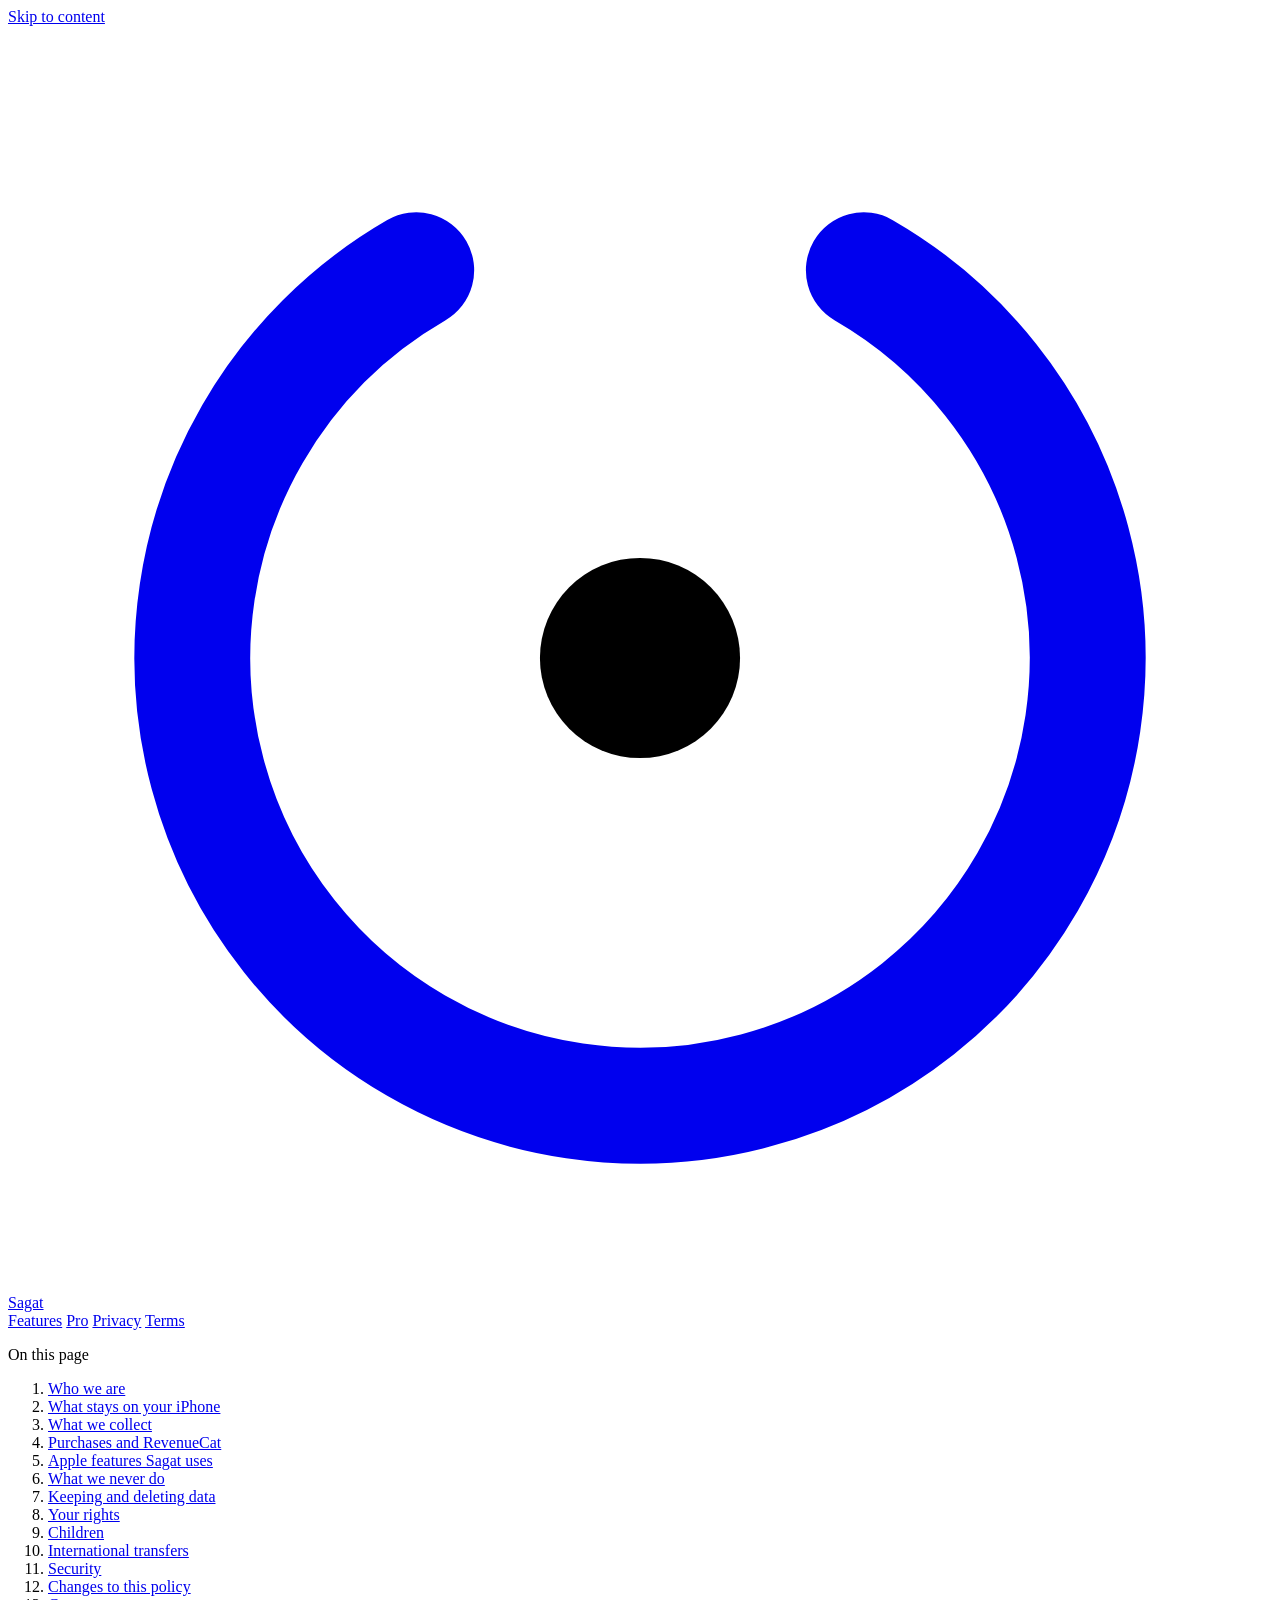
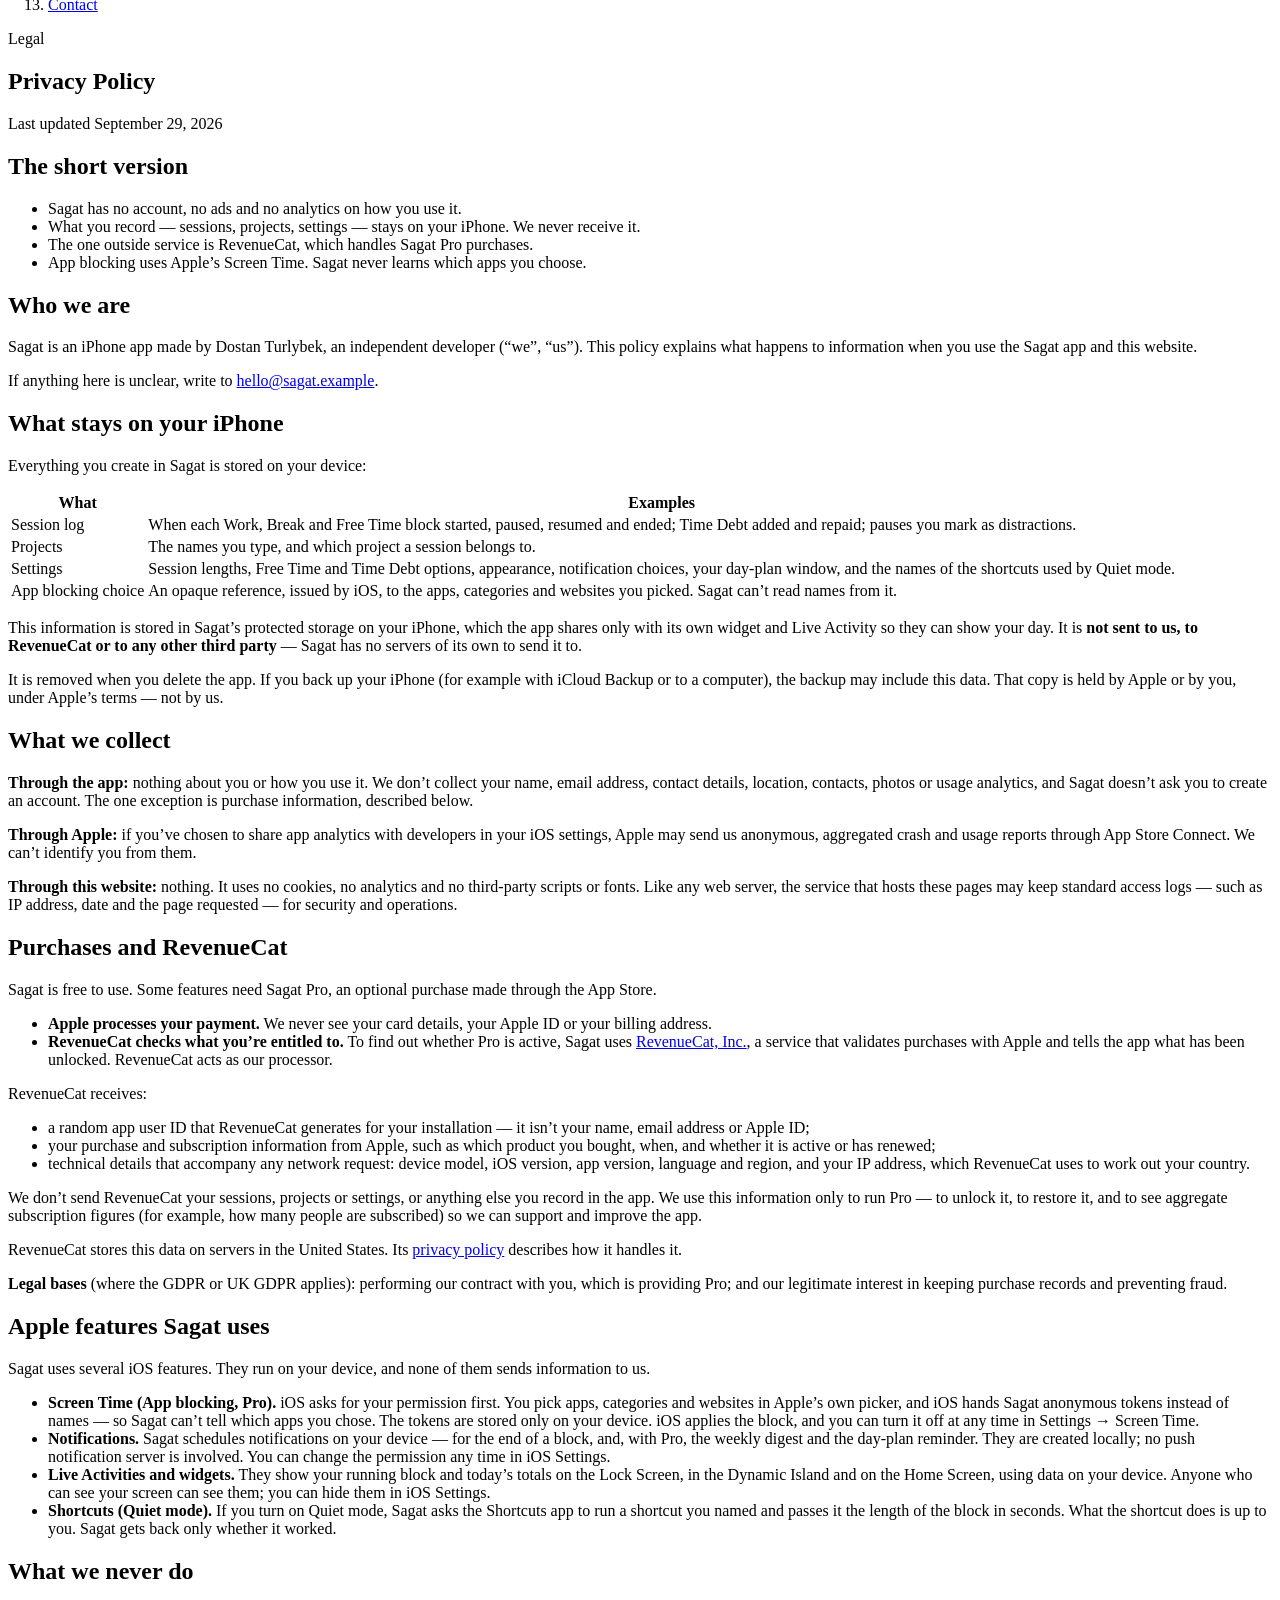
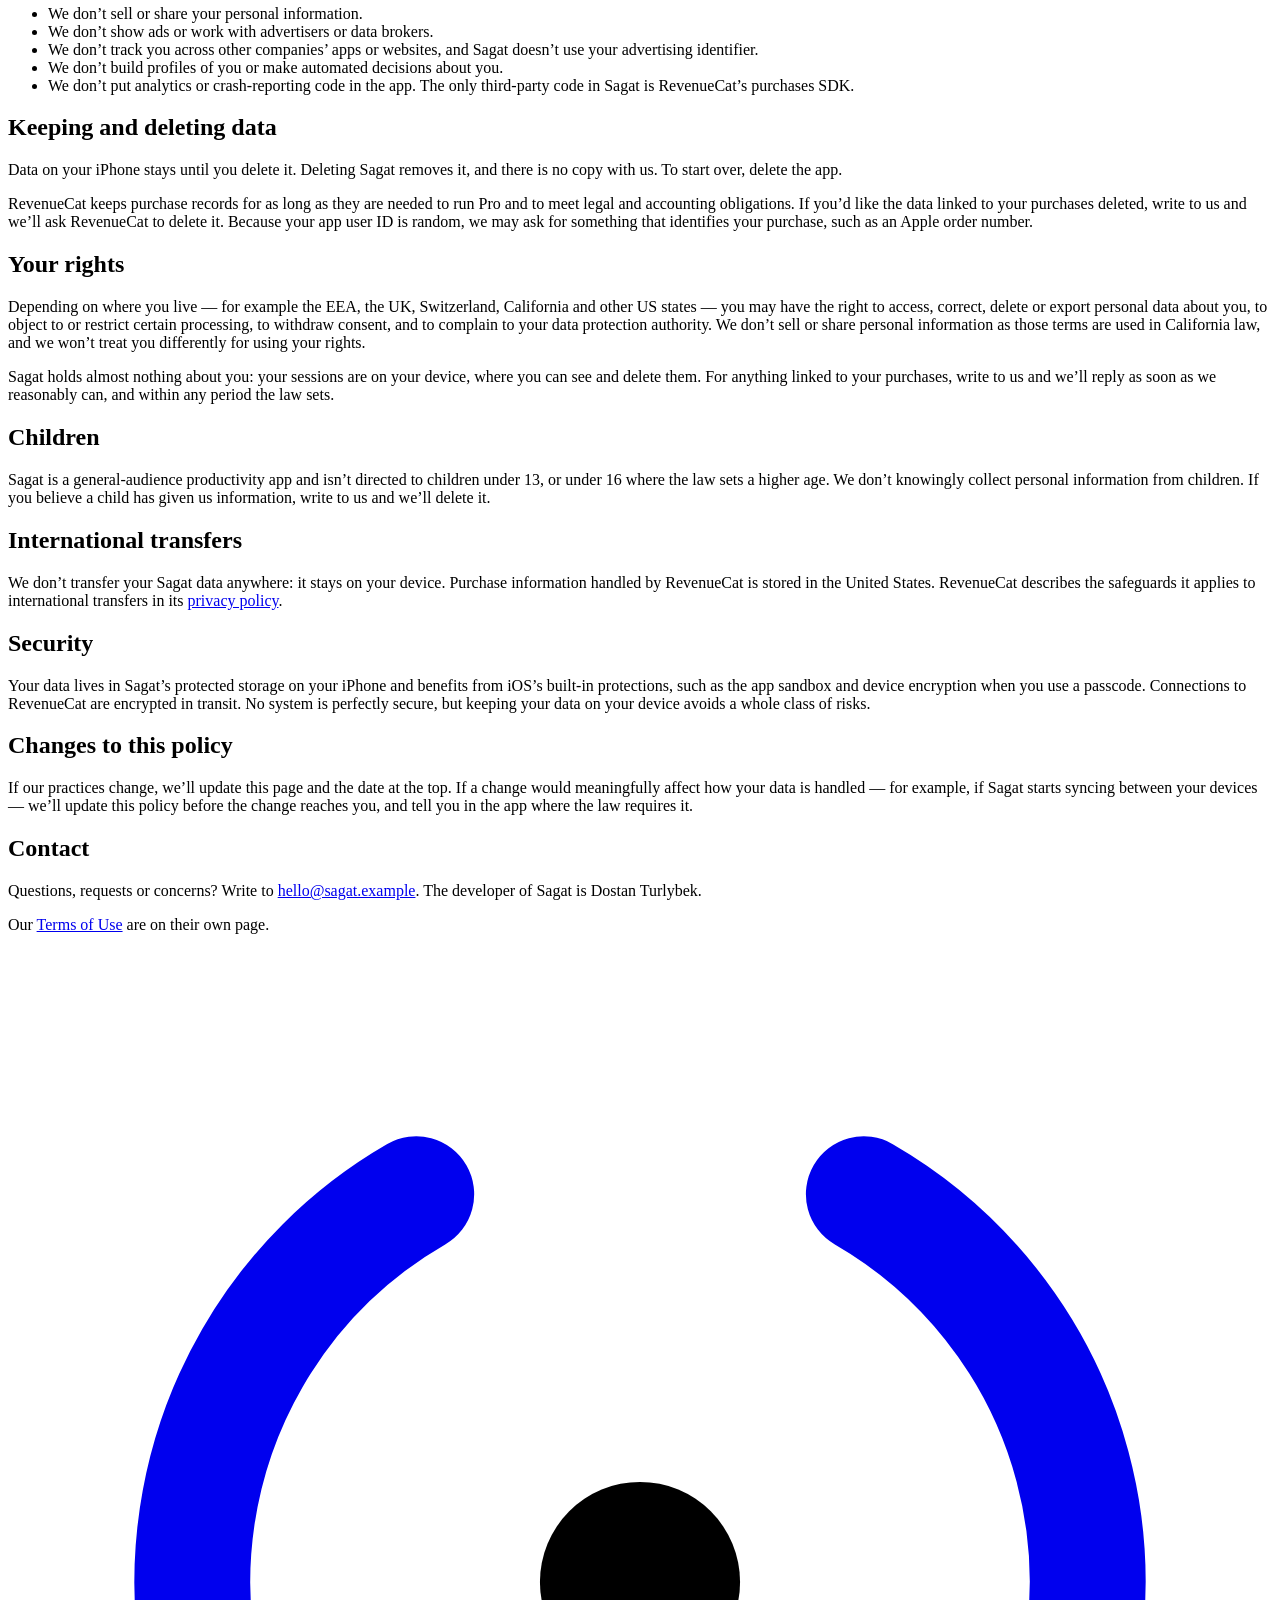
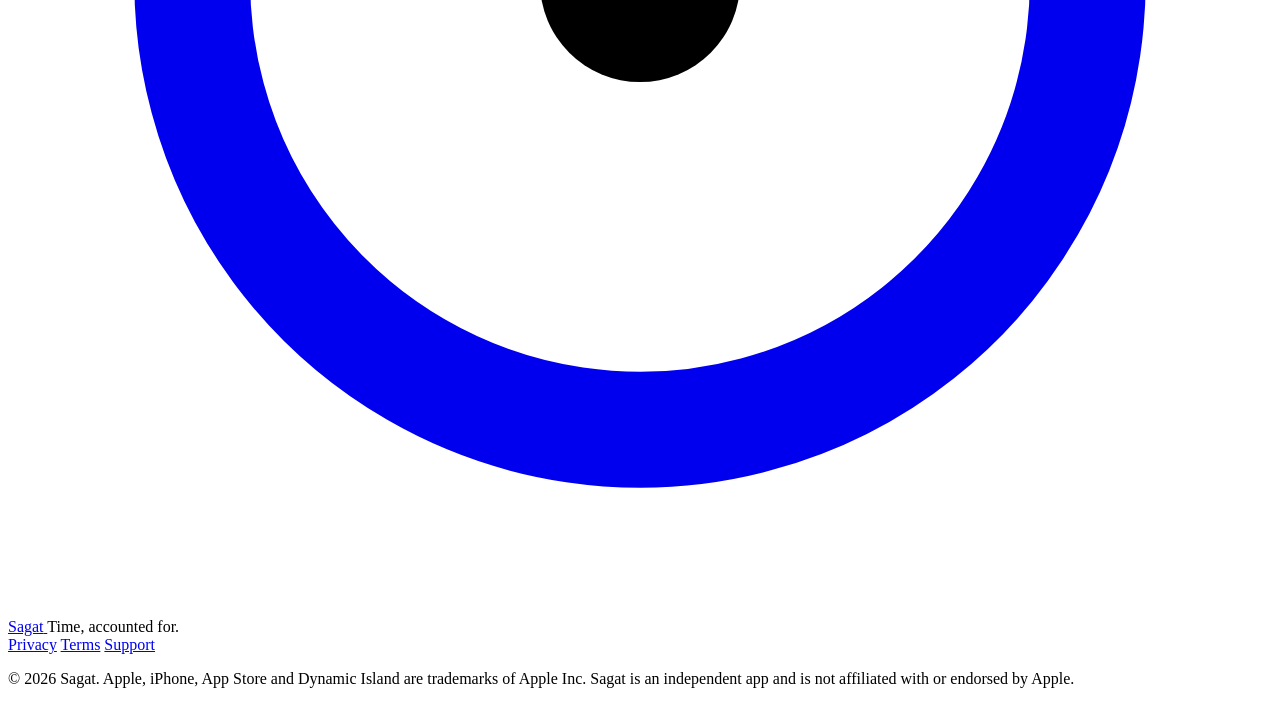
==== privacy.html @ 04f34a70 "Add Privacy Policy page structure in privacy.html This file contains the complete HTML structure for" ====
<!doctype html>
<html lang="en">
<head>
  <meta charset="utf-8">
  <meta name="viewport" content="width=device-width, initial-scale=1, viewport-fit=cover">
  <meta name="color-scheme" content="light dark">
  <meta name="format-detection" content="telephone=no">
  <title>Privacy Policy — Sagat</title>
  <meta name="description" content="Sagat has no account, no ads and no analytics on how you use it. What you record stays on your iPhone. Here is exactly what the app and this website do with information.">
  <meta name="theme-color" content="#f6f6f3" media="(prefers-color-scheme: light)">
  <meta name="theme-color" content="#0a0a0a" media="(prefers-color-scheme: dark)">
  <meta property="og:type" content="website">
  <meta property="og:title" content="Privacy Policy — Sagat">
  <meta property="og:description" content="Sagat has no account, no ads and no analytics on how you use it. What you record stays on your iPhone.">
  <link rel="icon" href="assets/img/favicon.svg" type="image/svg+xml">
  <link rel="apple-touch-icon" href="assets/img/apple-touch-icon.png">
  <link rel="stylesheet" href="assets/css/styles.css">
  <script>document.documentElement.classList.add('js');</script>
  <script src="assets/js/main.js" defer></script>
</head>
<body>
  <a class="skip" href="#main">Skip to content</a>

  <header class="site-header" data-header>
    <div class="container nav">
      <a class="brand" href="./" aria-label="Sagat — home">
        <svg class="brand__mark" viewBox="0 0 24 24" aria-hidden="true">
          <circle cx="12" cy="12" r="8.5" fill="none" stroke="currentColor" stroke-width="2.2" stroke-linecap="round" stroke-dasharray="44.5 8.9" transform="rotate(-60 12 12)"/>
          <circle class="dot" cx="12" cy="12" r="1.9"/>
        </svg>
        <span>Sagat</span>
      </a>
      <nav class="nav__links" aria-label="Primary">
        <a class="hide-xs" href="index.html#ledger">Features</a>
        <a href="index.html#pro">Pro</a>
        <a href="privacy.html" aria-current="page">Privacy</a>
        <a href="terms.html">Terms</a>
      </nav>
    </div>
  </header>

  <main id="main" class="legal">
    <div class="container legal__grid">

      <nav class="legal__toc" aria-label="On this page" data-toc>
        <p>On this page</p>
        <ol>
          <li><a href="#who">Who we are</a></li>
          <li><a href="#device">What stays on your iPhone</a></li>
          <li><a href="#collect">What we collect</a></li>
          <li><a href="#purchases">Purchases and RevenueCat</a></li>
          <li><a href="#apple">Apple features Sagat uses</a></li>
          <li><a href="#never">What we never do</a></li>
          <li><a href="#retention">Keeping and deleting data</a></li>
          <li><a href="#rights">Your rights</a></li>
          <li><a href="#children">Children</a></li>
          <li><a href="#transfers">International transfers</a></li>
          <li><a href="#security">Security</a></li>
          <li><a href="#changes">Changes to this policy</a></li>
          <li><a href="#contact">Contact</a></li>
        </ol>
      </nav>

      <article>
        <header class="legal__head">
          <p class="eyebrow">Legal</p>
          <h1>Privacy Policy</h1>
          <p class="legal__meta">Last updated September 29, 2026</p>

          <div class="callout">
            <h2>The short version</h2>
            <ul>
              <li>Sagat has no account, no ads and no analytics on how you use it.</li>
              <li>What you record — sessions, projects, settings — stays on your iPhone. We never receive it.</li>
              <li>The one outside service is RevenueCat, which handles Sagat Pro purchases.</li>
              <li>App blocking uses Apple’s Screen Time. Sagat never learns which apps you choose.</li>
            </ul>
          </div>
        </header>

        <div class="prose">

          <section id="who">
            <h2>Who we are</h2>
            <p>Sagat is an iPhone app made by Dostan Turlybek, an independent developer (“we”, “us”). This policy explains what happens to information when you use the Sagat app and this website.</p>
            <p>If anything here is unclear, write to <a href="mailto:hello@sagat.example">hello@sagat.example</a>.</p>
          </section>

          <section id="device">
            <h2>What stays on your iPhone</h2>
            <p>Everything you create in Sagat is stored on your device:</p>
            <div class="table-wrap">
              <table>
                <thead>
                  <tr><th scope="col">What</th><th scope="col">Examples</th></tr>
                </thead>
                <tbody>
                  <tr><td>Session log</td><td>When each Work, Break and Free Time block started, paused, resumed and ended; Time Debt added and repaid; pauses you mark as distractions.</td></tr>
                  <tr><td>Projects</td><td>The names you type, and which project a session belongs to.</td></tr>
                  <tr><td>Settings</td><td>Session lengths, Free Time and Time Debt options, appearance, notification choices, your day-plan window, and the names of the shortcuts used by Quiet mode.</td></tr>
                  <tr><td>App blocking choice</td><td>An opaque reference, issued by iOS, to the apps, categories and websites you picked. Sagat can’t read names from it.</td></tr>
                </tbody>
              </table>
            </div>
            <p>This information is stored in Sagat’s protected storage on your iPhone, which the app shares only with its own widget and Live Activity so they can show your day. It is <strong>not sent to us, to RevenueCat or to any other third party</strong> — Sagat has no servers of its own to send it to.</p>
            <p>It is removed when you delete the app. If you back up your iPhone (for example with iCloud Backup or to a computer), the backup may include this data. That copy is held by Apple or by you, under Apple’s terms — not by us.</p>
          </section>

          <section id="collect">
            <h2>What we collect</h2>
            <p><strong>Through the app:</strong> nothing about you or how you use it. We don’t collect your name, email address, contact details, location, contacts, photos or usage analytics, and Sagat doesn’t ask you to create an account. The one exception is purchase information, described below.</p>
            <p><strong>Through Apple:</strong> if you’ve chosen to share app analytics with developers in your iOS settings, Apple may send us anonymous, aggregated crash and usage reports through App Store Connect. We can’t identify you from them.</p>
            <p><strong>Through this website:</strong> nothing. It uses no cookies, no analytics and no third-party scripts or fonts. Like any web server, the service that hosts these pages may keep standard access logs — such as IP address, date and the page requested — for security and operations.</p>
          </section>

          <section id="purchases">
            <h2>Purchases and RevenueCat</h2>
            <p>Sagat is free to use. Some features need Sagat Pro, an optional purchase made through the App Store.</p>
            <ul>
              <li><strong>Apple processes your payment.</strong> We never see your card details, your Apple ID or your billing address.</li>
              <li><strong>RevenueCat checks what you’re entitled to.</strong> To find out whether Pro is active, Sagat uses <a href="https://www.revenuecat.com/privacy/">RevenueCat, Inc.</a>, a service that validates purchases with Apple and tells the app what has been unlocked. RevenueCat acts as our processor.</li>
            </ul>
            <p>RevenueCat receives:</p>
            <ul>
              <li>a random app user ID that RevenueCat generates for your installation — it isn’t your name, email address or Apple ID;</li>
              <li>your purchase and subscription information from Apple, such as which product you bought, when, and whether it is active or has renewed;</li>
              <li>technical details that accompany any network request: device model, iOS version, app version, language and region, and your IP address, which RevenueCat uses to work out your country.</li>
            </ul>
            <p>We don’t send RevenueCat your sessions, projects or settings, or anything else you record in the app. We use this information only to run Pro — to unlock it, to restore it, and to see aggregate subscription figures (for example, how many people are subscribed) so we can support and improve the app.</p>
            <p>RevenueCat stores this data on servers in the United States. Its <a href="https://www.revenuecat.com/privacy/">privacy policy</a> describes how it handles it.</p>
            <p><strong>Legal bases</strong> (where the GDPR or UK GDPR applies): performing our contract with you, which is providing Pro; and our legitimate interest in keeping purchase records and preventing fraud.</p>
          </section>

          <section id="apple">
            <h2>Apple features Sagat uses</h2>
            <p>Sagat uses several iOS features. They run on your device, and none of them sends information to us.</p>
            <ul>
              <li><strong>Screen Time (App blocking, Pro).</strong> iOS asks for your permission first. You pick apps, categories and websites in Apple’s own picker, and iOS hands Sagat anonymous tokens instead of names — so Sagat can’t tell which apps you chose. The tokens are stored only on your device. iOS applies the block, and you can turn it off at any time in Settings → Screen Time.</li>
              <li><strong>Notifications.</strong> Sagat schedules notifications on your device — for the end of a block, and, with Pro, the weekly digest and the day-plan reminder. They are created locally; no push notification server is involved. You can change the permission any time in iOS Settings.</li>
              <li><strong>Live Activities and widgets.</strong> They show your running block and today’s totals on the Lock Screen, in the Dynamic Island and on the Home Screen, using data on your device. Anyone who can see your screen can see them; you can hide them in iOS Settings.</li>
              <li><strong>Shortcuts (Quiet mode).</strong> If you turn on Quiet mode, Sagat asks the Shortcuts app to run a shortcut you named and passes it the length of the block in seconds. What the shortcut does is up to you. Sagat gets back only whether it worked.</li>
            </ul>
          </section>

          <section id="never">
            <h2>What we never do</h2>
            <ul>
              <li>We don’t sell or share your personal information.</li>
              <li>We don’t show ads or work with advertisers or data brokers.</li>
              <li>We don’t track you across other companies’ apps or websites, and Sagat doesn’t use your advertising identifier.</li>
              <li>We don’t build profiles of you or make automated decisions about you.</li>
              <li>We don’t put analytics or crash-reporting code in the app. The only third-party code in Sagat is RevenueCat’s purchases SDK.</li>
            </ul>
          </section>

          <section id="retention">
            <h2>Keeping and deleting data</h2>
            <p>Data on your iPhone stays until you delete it. Deleting Sagat removes it, and there is no copy with us. To start over, delete the app.</p>
            <p>RevenueCat keeps purchase records for as long as they are needed to run Pro and to meet legal and accounting obligations. If you’d like the data linked to your purchases deleted, write to us and we’ll ask RevenueCat to delete it. Because your app user ID is random, we may ask for something that identifies your purchase, such as an Apple order number.</p>
          </section>

          <section id="rights">
            <h2>Your rights</h2>
            <p>Depending on where you live — for example the EEA, the UK, Switzerland, California and other US states — you may have the right to access, correct, delete or export personal data about you, to object to or restrict certain processing, to withdraw consent, and to complain to your data protection authority. We don’t sell or share personal information as those terms are used in California law, and we won’t treat you differently for using your rights.</p>
            <p>Sagat holds almost nothing about you: your sessions are on your device, where you can see and delete them. For anything linked to your purchases, write to us and we’ll reply as soon as we reasonably can, and within any period the law sets.</p>
          </section>

          <section id="children">
            <h2>Children</h2>
            <p>Sagat is a general-audience productivity app and isn’t directed to children under 13, or under 16 where the law sets a higher age. We don’t knowingly collect personal information from children. If you believe a child has given us information, write to us and we’ll delete it.</p>
          </section>

          <section id="transfers">
            <h2>International transfers</h2>
            <p>We don’t transfer your Sagat data anywhere: it stays on your device. Purchase information handled by RevenueCat is stored in the United States. RevenueCat describes the safeguards it applies to international transfers in its <a href="https://www.revenuecat.com/privacy/">privacy policy</a>.</p>
          </section>

          <section id="security">
            <h2>Security</h2>
            <p>Your data lives in Sagat’s protected storage on your iPhone and benefits from iOS’s built-in protections, such as the app sandbox and device encryption when you use a passcode. Connections to RevenueCat are encrypted in transit. No system is perfectly secure, but keeping your data on your device avoids a whole class of risks.</p>
          </section>

          <section id="changes">
            <h2>Changes to this policy</h2>
            <p>If our practices change, we’ll update this page and the date at the top. If a change would meaningfully affect how your data is handled — for example, if Sagat starts syncing between your devices — we’ll update this policy before the change reaches you, and tell you in the app where the law requires it.</p>
          </section>

          <section id="contact">
            <h2>Contact</h2>
            <p>Questions, requests or concerns? Write to <a href="mailto:hello@sagat.example">hello@sagat.example</a>. The developer of Sagat is Dostan Turlybek.</p>
            <p>Our <a href="terms.html">Terms of Use</a> are on their own page.</p>
          </section>

        </div>
      </article>
    </div>
  </main>

  <footer class="site-footer">
    <div class="container">
      <div class="footer__grid">
        <div class="footer__brand">
          <a class="brand" href="./" aria-label="Sagat — home">
            <svg class="brand__mark" viewBox="0 0 24 24" aria-hidden="true">
              <circle cx="12" cy="12" r="8.5" fill="none" stroke="currentColor" stroke-width="2.2" stroke-linecap="round" stroke-dasharray="44.5 8.9" transform="rotate(-60 12 12)"/>
              <circle class="dot" cx="12" cy="12" r="1.9"/>
            </svg>
            <span>Sagat</span>
          </a>
          <span>Time, accounted for.</span>
        </div>
        <nav class="footer__links" aria-label="Footer">
          <a href="privacy.html">Privacy</a>
          <a href="terms.html">Terms</a>
          <a href="index.html#support">Support</a>
        </nav>
      </div>
      <p class="footer__legal">© 2026 Sagat. Apple, iPhone, App Store and Dynamic Island are trademarks of Apple Inc. Sagat is an independent app and is not affiliated with or endorsed by Apple.</p>
    </div>
  </footer>
</body>
</html>
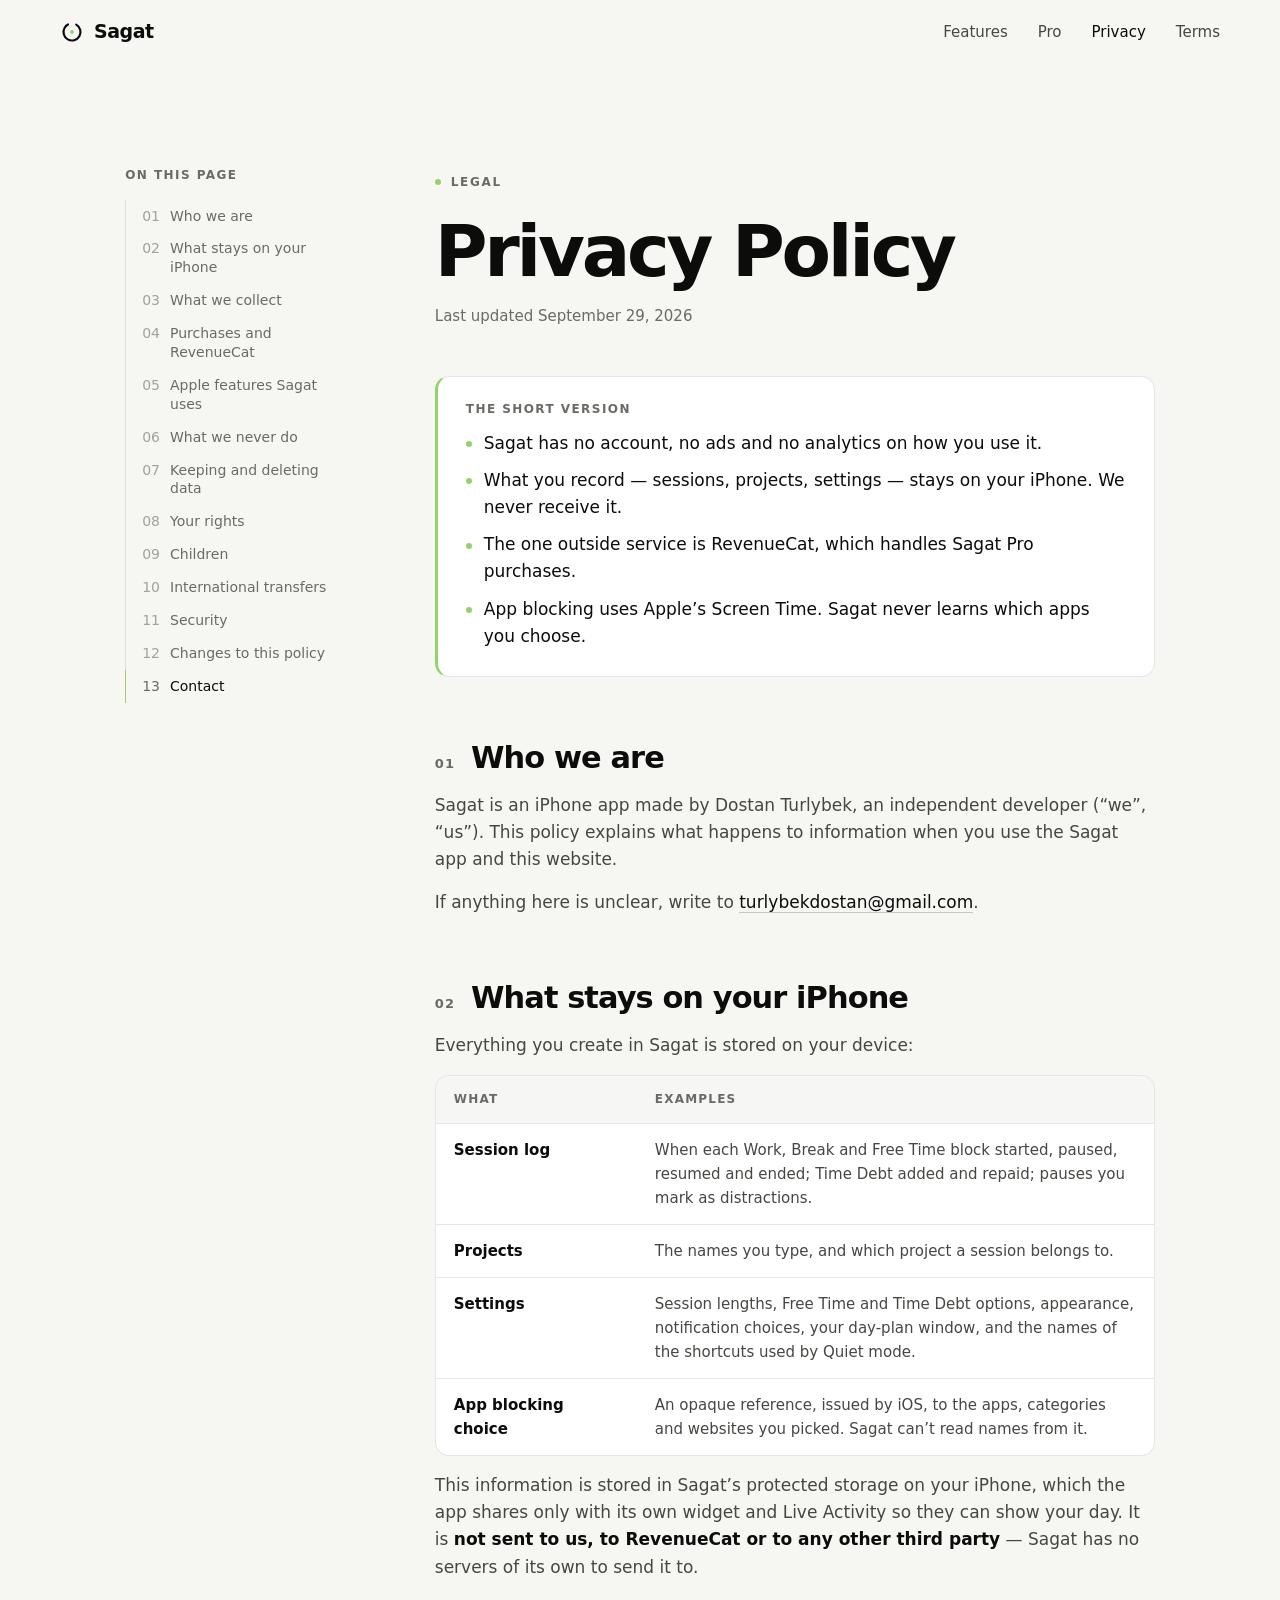
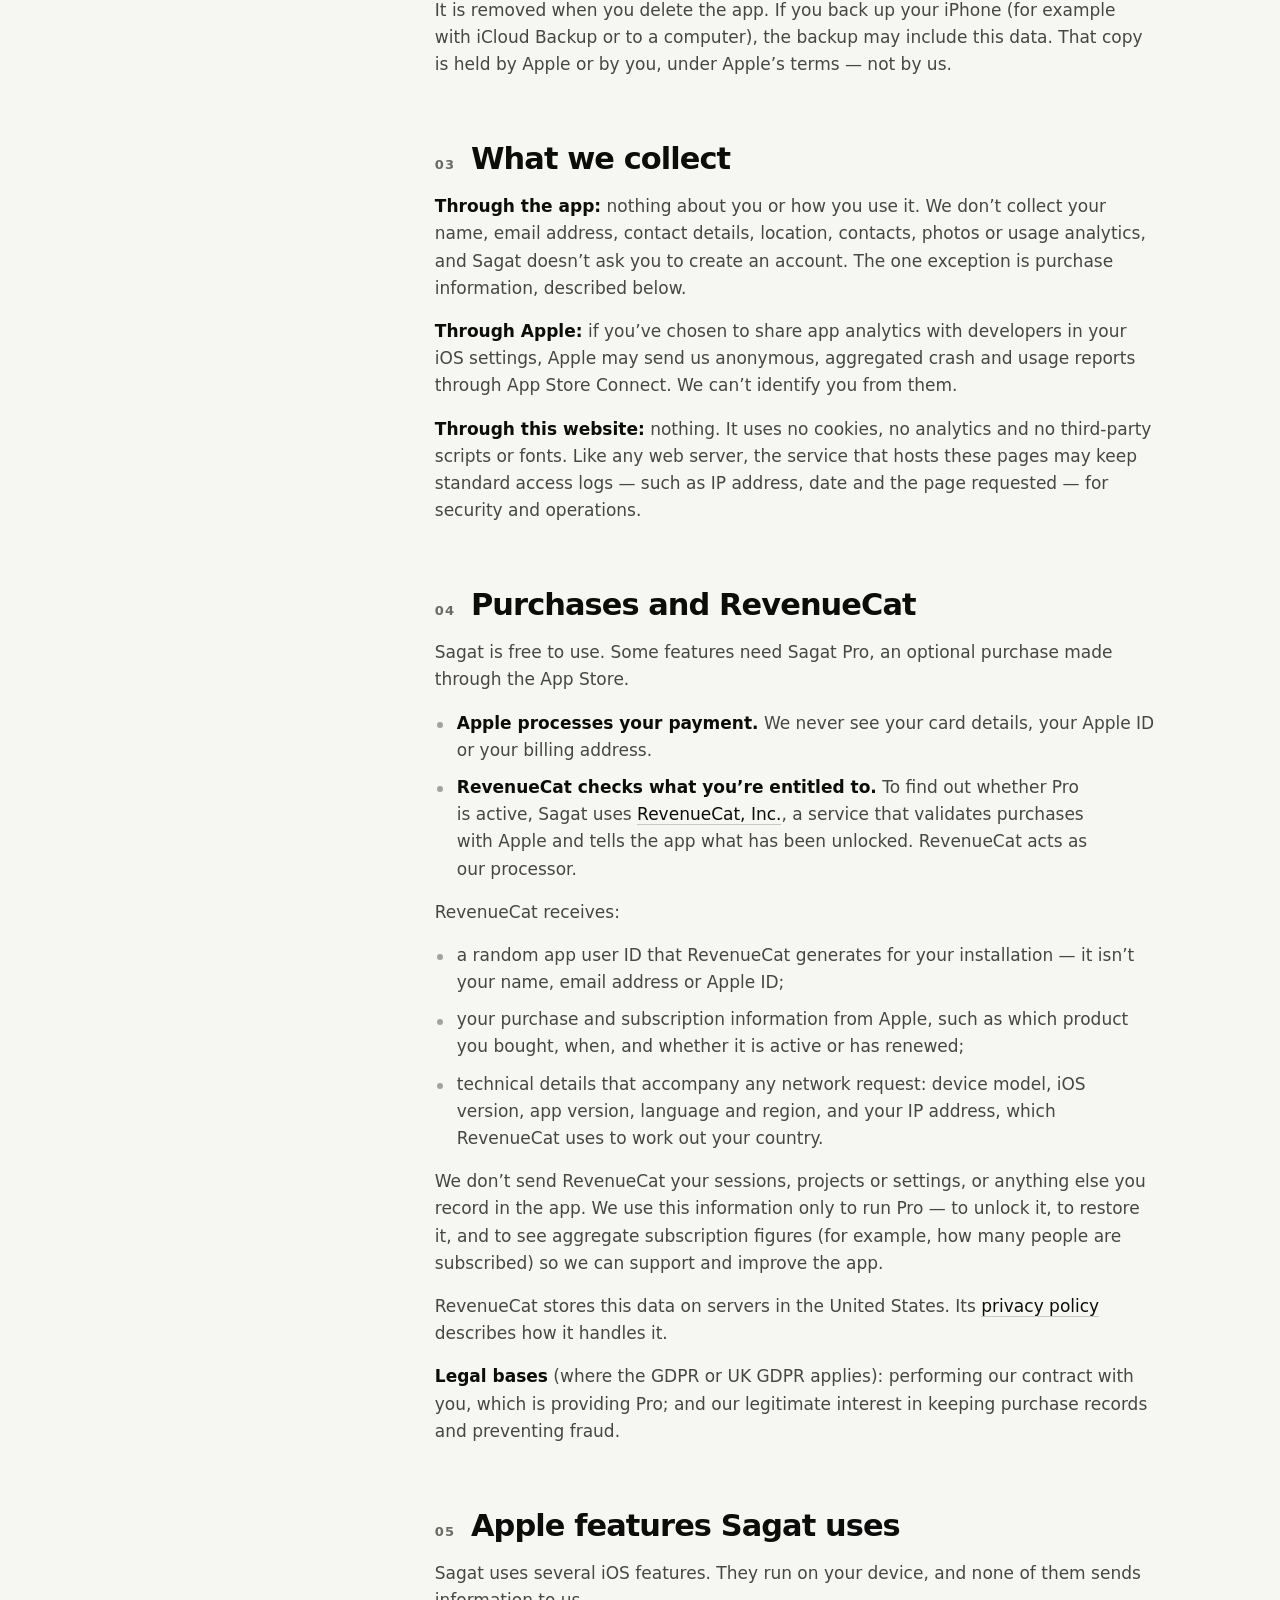
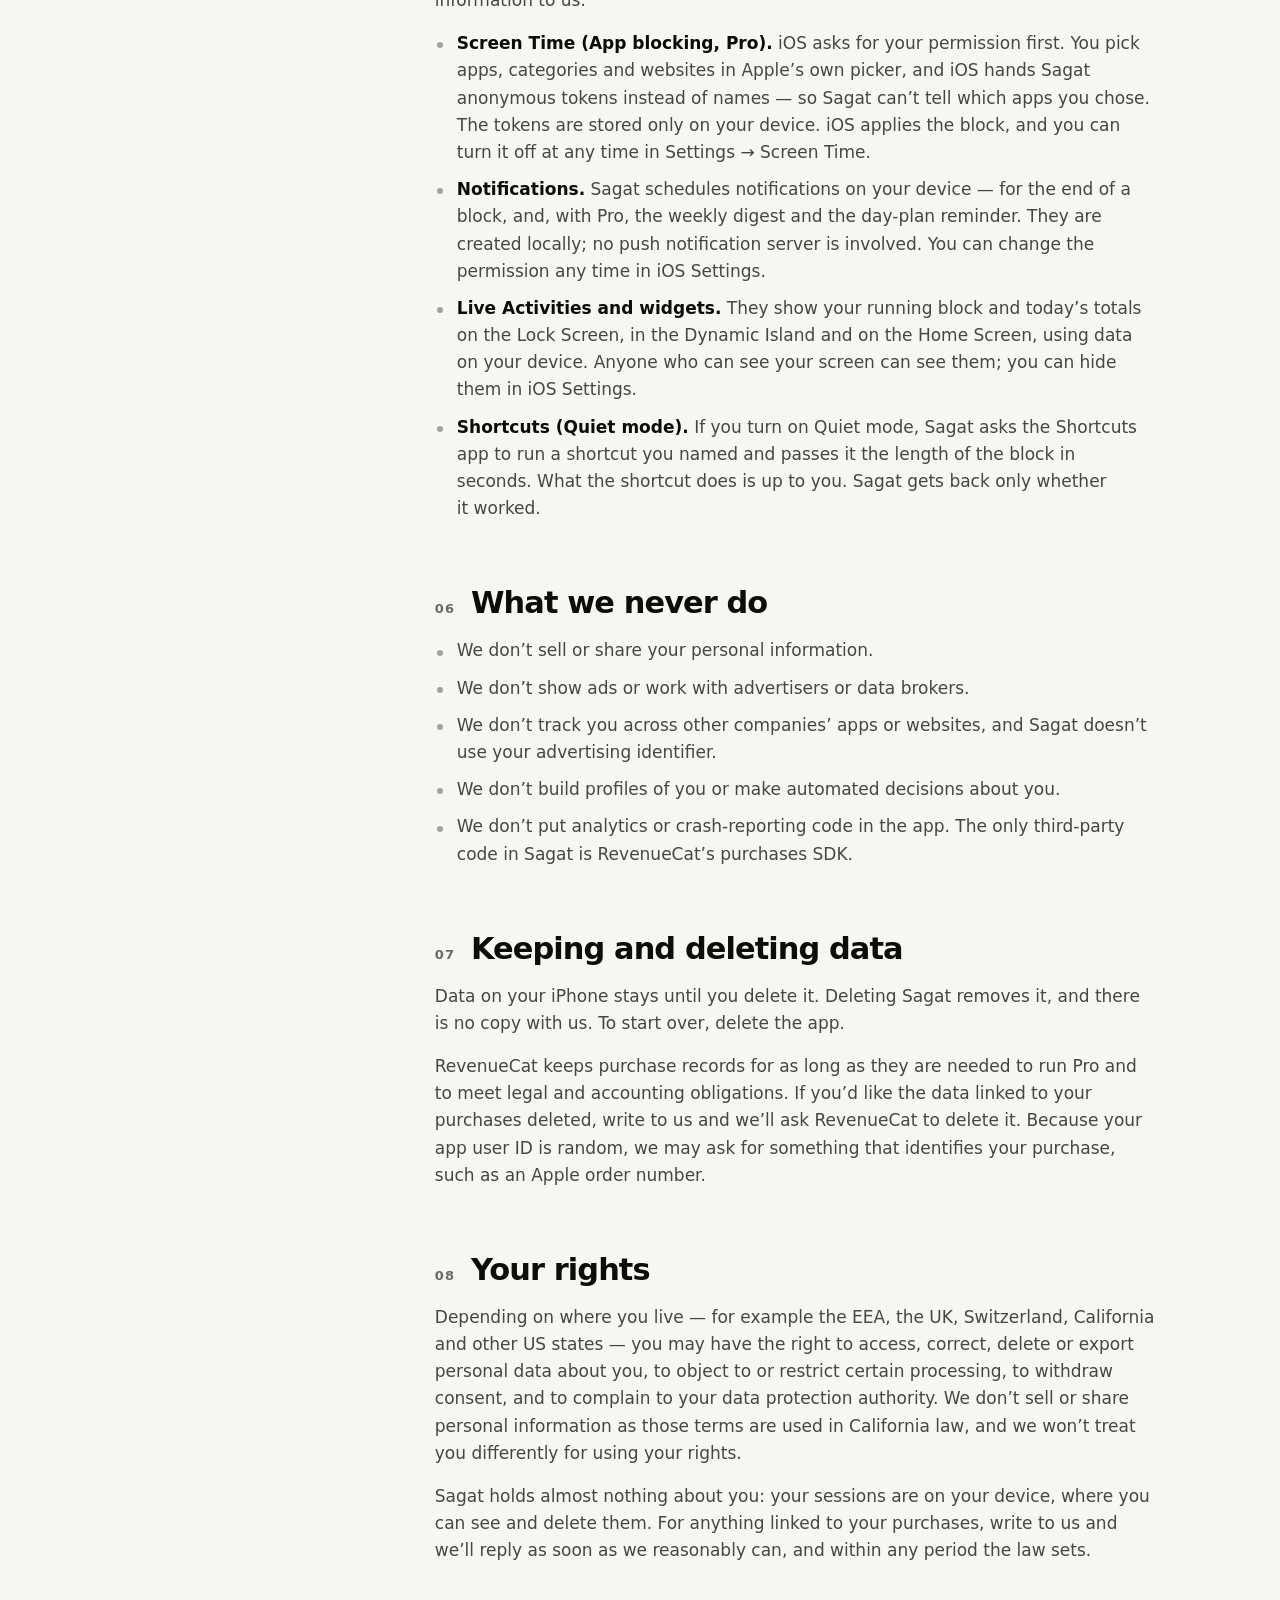
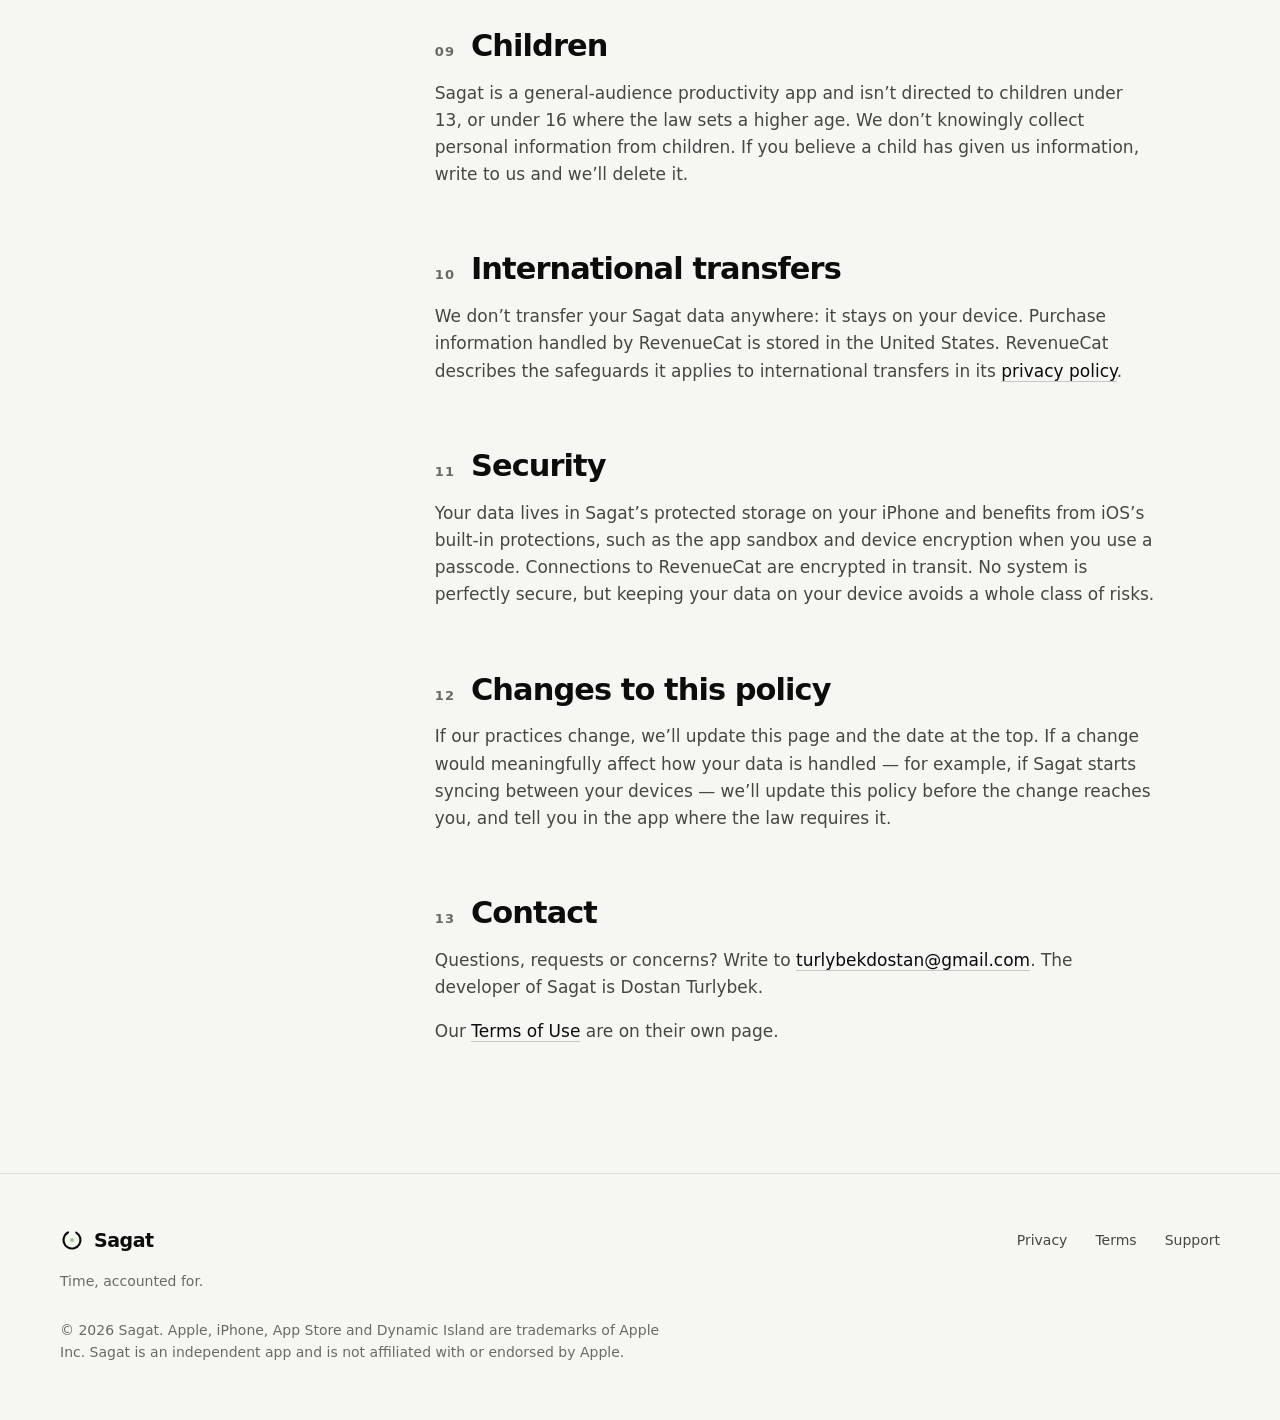
==== commit c87602e4: "Update contact email in privacy policy" ====
--- a/privacy.html
+++ b/privacy.html
@@ -83,7 +83,7 @@
           <section id="who">
             <h2>Who we are</h2>
             <p>Sagat is an iPhone app made by Dostan Turlybek, an independent developer (“we”, “us”). This policy explains what happens to information when you use the Sagat app and this website.</p>
-            <p>If anything here is unclear, write to <a href="mailto:hello@sagat.example">hello@sagat.example</a>.</p>
+            <p>If anything here is unclear, write to <a href="mailto:turlybekdostan@gmail.com">turlybekdostan@gmail.com</a>.</p>
           </section>
 
           <section id="device">
@@ -187,7 +187,7 @@
 
           <section id="contact">
             <h2>Contact</h2>
-            <p>Questions, requests or concerns? Write to <a href="mailto:hello@sagat.example">hello@sagat.example</a>. The developer of Sagat is Dostan Turlybek.</p>
+            <p>Questions, requests or concerns? Write to <a href="mailto:turlybekdostan@gmail.com">turlybekdostan@gmail.com</a>. The developer of Sagat is Dostan Turlybek.</p>
             <p>Our <a href="terms.html">Terms of Use</a> are on their own page.</p>
           </section>
 
--- a/assets/css/styles.css
+++ b/assets/css/styles.css
@@ -0,0 +1,1284 @@
+/* Sagat — site styles.
+   One file, no build step. Order: tokens, base, layout, components, sections, legal pages, print. */
+
+/* ───────────────────────────── Tokens ───────────────────────────── */
+
+:root {
+  color-scheme: light dark;
+
+  --font-sans: -apple-system, BlinkMacSystemFont, "SF Pro Text", "Inter", system-ui, "Segoe UI", Roboto, "Helvetica Neue", Arial, sans-serif;
+  --font-display: -apple-system, BlinkMacSystemFont, "SF Pro Display", "Inter", system-ui, "Segoe UI", Roboto, "Helvetica Neue", Arial, sans-serif;
+  --font-serif: "New York", ui-serif, "Iowan Old Style", "Palatino Linotype", Palatino, Georgia, serif;
+  --font-rounded: ui-rounded, "SF Pro Rounded", -apple-system, BlinkMacSystemFont, system-ui, sans-serif;
+
+  --bg: #f6f6f3;
+  --bg-glass: rgba(246, 246, 243, 0.74);
+  --surface: #ffffff;
+  --surface-2: #eeeeea;
+  --ink: #0c0c0b;
+  --ink-2: #464642;
+  --ink-3: #6b6b65;
+  --line: rgba(12, 12, 11, 0.1);
+  --line-strong: rgba(12, 12, 11, 0.2);
+  --accent: #95d26b;
+  --accent-ink: #2f6a12;
+  --accent-soft: rgba(149, 210, 107, 0.26);
+  --on-accent: #0c0c0b;
+  --focus-ring: #2f6a12;
+  --shadow-device: 0 60px 110px -50px rgba(12, 12, 11, 0.5), 0 24px 48px -28px rgba(12, 12, 11, 0.35);
+  --shadow-card: 0 1px 0 rgba(255, 255, 255, 0.7) inset, 0 30px 60px -40px rgba(12, 12, 11, 0.25);
+
+  --phone-frame: #0c0c0b;
+  --phone-edge: rgba(255, 255, 255, 0.18);
+  --phone-screen: #ffffff;
+
+  --nav-h: 64px;
+  --gutter: clamp(20px, 5vw, 48px);
+  --max: 1160px;
+  --section-y: clamp(88px, 12vw, 160px);
+  --radius: 22px;
+  --radius-sm: 14px;
+  --ease: cubic-bezier(0.2, 0.7, 0.2, 1);
+}
+
+@media (prefers-color-scheme: dark) {
+  :root {
+    --bg: #0a0a0a;
+    --bg-glass: rgba(10, 10, 10, 0.72);
+    --surface: #131312;
+    --surface-2: #1b1b19;
+    --ink: #f5f5f2;
+    --ink-2: #b9b9b2;
+    --ink-3: #8a8a83;
+    --line: rgba(255, 255, 255, 0.09);
+    --line-strong: rgba(255, 255, 255, 0.18);
+    --accent-ink: #95d26b;
+    --accent-soft: rgba(149, 210, 107, 0.15);
+    --focus-ring: #95d26b;
+    --shadow-device: 0 70px 120px -50px rgba(0, 0, 0, 0.95), 0 0 0 1px rgba(255, 255, 255, 0.04);
+    --shadow-card: 0 1px 0 rgba(255, 255, 255, 0.04) inset;
+
+    --phone-frame: #1b1b19;
+    --phone-edge: rgba(255, 255, 255, 0.24);
+    --phone-screen: #000000;
+  }
+}
+
+/* ───────────────────────────── Base ───────────────────────────── */
+
+*,
+*::before,
+*::after {
+  box-sizing: border-box;
+}
+
+html {
+  -webkit-text-size-adjust: 100%;
+  text-size-adjust: 100%;
+  scroll-behavior: smooth;
+  scroll-padding-top: calc(var(--nav-h) + 16px);
+}
+
+body {
+  margin: 0;
+  min-height: 100vh;
+  background: var(--bg);
+  color: var(--ink);
+  font-family: var(--font-sans);
+  font-size: 1.0625rem;
+  line-height: 1.6;
+  -webkit-font-smoothing: antialiased;
+  -moz-osx-font-smoothing: grayscale;
+  text-rendering: optimizeLegibility;
+}
+
+h1, h2, h3, p, ul, ol, dl, dd, figure, blockquote { margin: 0; }
+ul, ol { padding: 0; list-style: none; }
+a { color: inherit; text-decoration: none; }
+svg { display: block; }
+button { font: inherit; }
+
+::selection { background: var(--accent); color: var(--on-accent); }
+
+:focus-visible {
+  outline: 2px solid var(--focus-ring);
+  outline-offset: 3px;
+  border-radius: 6px;
+}
+
+.skip {
+  position: absolute;
+  left: 16px;
+  top: -80px;
+  z-index: 100;
+  padding: 10px 16px;
+  border-radius: 999px;
+  background: var(--ink);
+  color: var(--bg);
+  font-size: 0.9375rem;
+  font-weight: 600;
+  transition: top 0.2s var(--ease);
+}
+.skip:focus { top: 12px; }
+
+.visually-hidden {
+  position: absolute !important;
+  width: 1px;
+  height: 1px;
+  margin: -1px;
+  padding: 0;
+  overflow: hidden;
+  clip: rect(0 0 0 0);
+  white-space: nowrap;
+  border: 0;
+}
+
+/* ───────────────────────────── Type ───────────────────────────── */
+
+h1, h2 {
+  font-family: var(--font-display);
+  font-weight: 600;
+  text-wrap: balance;
+}
+
+h1 {
+  font-size: clamp(3rem, 7.4vw, 6.25rem);
+  line-height: 0.98;
+  letter-spacing: -0.046em;
+}
+
+h2 {
+  font-size: clamp(2rem, 4.6vw, 3.5rem);
+  line-height: 1.04;
+  letter-spacing: -0.036em;
+}
+
+h3 {
+  font-size: 1.25rem;
+  line-height: 1.3;
+  letter-spacing: -0.015em;
+  font-weight: 600;
+}
+
+.serif {
+  font-family: var(--font-serif);
+  font-style: italic;
+  font-weight: 400;
+  letter-spacing: -0.025em;
+}
+
+.eyebrow {
+  display: inline-flex;
+  align-items: center;
+  gap: 10px;
+  font-size: 0.75rem;
+  font-weight: 600;
+  letter-spacing: 0.14em;
+  text-transform: uppercase;
+  color: var(--ink-3);
+}
+.eyebrow::before {
+  content: "";
+  width: 6px;
+  height: 6px;
+  border-radius: 50%;
+  background: var(--accent);
+}
+
+.lede {
+  max-width: 34ch;
+  font-size: clamp(1.15rem, 0.6rem + 1.4vw, 1.4rem);
+  line-height: 1.45;
+  color: var(--ink-2);
+  text-wrap: pretty;
+}
+
+.muted { color: var(--ink-3); }
+
+/* ───────────────────────────── Layout ───────────────────────────── */
+
+.container {
+  width: min(100% - 2 * var(--gutter), var(--max));
+  margin-inline: auto;
+}
+
+.section { padding-block: var(--section-y); }
+
+.section__head {
+  max-width: 40rem;
+  margin-bottom: clamp(40px, 6vw, 72px);
+}
+.section__head h2 { margin-top: 18px; }
+.section__head p:not(.eyebrow) {
+  margin-top: 22px;
+  max-width: 46ch;
+  font-size: 1.1875rem;
+  color: var(--ink-2);
+  text-wrap: pretty;
+}
+
+.split {
+  display: grid;
+  grid-template-columns: minmax(0, 1fr) minmax(0, 1fr);
+  gap: clamp(40px, 7vw, 112px);
+  align-items: center;
+}
+.split__copy > p:not(.eyebrow) {
+  margin-top: 22px;
+  max-width: 44ch;
+  font-size: 1.1875rem;
+  color: var(--ink-2);
+  text-wrap: pretty;
+}
+.split__copy h2 { margin-top: 18px; }
+
+@media (max-width: 860px) {
+  .split { grid-template-columns: 1fr; }
+}
+@media (min-width: 861px) {
+  .split--flip > .stack { order: -1; }
+}
+
+/* ───────────────────────────── Header ───────────────────────────── */
+
+.site-header {
+  position: fixed;
+  inset: 0 0 auto 0;
+  z-index: 50;
+  height: var(--nav-h);
+  display: flex;
+  align-items: center;
+  background: var(--bg-glass);
+  -webkit-backdrop-filter: saturate(180%) blur(18px);
+  backdrop-filter: saturate(180%) blur(18px);
+  border-bottom: 1px solid transparent;
+  transition: border-color 0.3s var(--ease);
+}
+.site-header.is-scrolled { border-bottom-color: var(--line); }
+
+.nav {
+  display: flex;
+  align-items: center;
+  justify-content: space-between;
+  gap: 24px;
+}
+
+.brand {
+  display: inline-flex;
+  align-items: center;
+  gap: 10px;
+  min-height: 44px;
+  font-family: var(--font-display);
+  font-size: 1.1875rem;
+  font-weight: 600;
+  letter-spacing: -0.025em;
+}
+.brand__mark { width: 24px; height: 24px; color: var(--ink); }
+.brand__mark .dot { fill: var(--accent); }
+
+.nav__links {
+  display: flex;
+  align-items: center;
+  gap: clamp(14px, 3vw, 30px);
+  font-size: 0.9375rem;
+  color: var(--ink-2);
+}
+.nav__links a {
+  display: inline-flex;
+  align-items: center;
+  min-height: 44px;
+  transition: color 0.2s ease;
+}
+.nav__links a:hover,
+.nav__links a[aria-current="page"] { color: var(--ink); }
+
+@media (max-width: 480px) {
+  .nav__links a.hide-xs { display: none; }
+}
+
+/* ───────────────────────────── Buttons & badges ───────────────────────────── */
+
+.badge {
+  display: inline-flex;
+  align-items: center;
+  gap: 12px;
+  min-height: 48px;
+  padding: 0 22px 0 18px;
+  border: 1px solid var(--line-strong);
+  border-radius: 999px;
+  background: color-mix(in srgb, var(--surface) 60%, transparent);
+  font-size: 0.9375rem;
+  font-weight: 600;
+  letter-spacing: -0.01em;
+}
+.badge__dot {
+  position: relative;
+  width: 8px;
+  height: 8px;
+  border-radius: 50%;
+  background: var(--accent);
+}
+.badge__dot::after {
+  content: "";
+  position: absolute;
+  inset: -5px;
+  border-radius: 50%;
+  border: 1px solid var(--accent);
+  opacity: 0;
+  animation: ping 2.6s var(--ease) infinite;
+}
+@keyframes ping {
+  0% { transform: scale(0.5); opacity: 0.9; }
+  70%, 100% { transform: scale(1.5); opacity: 0; }
+}
+
+.link-arrow {
+  display: inline-flex;
+  align-items: center;
+  gap: 8px;
+  min-height: 48px;
+  font-size: 0.9375rem;
+  font-weight: 600;
+  color: var(--ink);
+}
+.link-arrow span { transition: transform 0.25s var(--ease); }
+.link-arrow:hover span { transform: translateY(3px); }
+.link-arrow--right:hover span { transform: translateX(3px); }
+
+.chip {
+  display: inline-flex;
+  align-items: center;
+  padding: 3px 10px;
+  border-radius: 999px;
+  background: var(--accent);
+  color: var(--on-accent);
+  font-size: 0.6875rem;
+  font-weight: 700;
+  letter-spacing: 0.1em;
+  text-transform: uppercase;
+  vertical-align: middle;
+}
+
+/* ───────────────────────────── Motion ───────────────────────────── */
+
+.js [data-reveal] {
+  opacity: 0;
+  transform: translateY(18px);
+  transition: opacity 0.9s var(--ease), transform 0.9s var(--ease);
+  transition-delay: var(--d, 0ms);
+}
+.js [data-reveal].is-visible {
+  opacity: 1;
+  transform: none;
+}
+
+@keyframes rise {
+  from { opacity: 0; transform: translateY(0.4em); }
+  to { opacity: 1; transform: none; }
+}
+
+@media (prefers-reduced-motion: reduce) {
+  html { scroll-behavior: auto; }
+  .js [data-reveal] { opacity: 1; transform: none; transition: none; }
+  *, *::before, *::after {
+    animation-duration: 0.001ms !important;
+    animation-iteration-count: 1 !important;
+    transition-duration: 0.001ms !important;
+  }
+}
+
+/* ───────────────────────────── Hero ───────────────────────────── */
+
+.hero {
+  position: relative;
+  padding-top: calc(var(--nav-h) + clamp(48px, 8vw, 112px));
+  padding-bottom: clamp(72px, 10vw, 136px);
+  overflow: clip;
+}
+.hero::before {
+  content: "";
+  position: absolute;
+  top: -8%;
+  right: -12%;
+  width: min(980px, 110vw);
+  aspect-ratio: 1;
+  background: radial-gradient(closest-side, var(--accent-soft), transparent 72%);
+  pointer-events: none;
+}
+
+.hero__grid {
+  position: relative;
+  display: grid;
+  grid-template-columns: minmax(0, 1.12fr) minmax(0, 0.88fr);
+  align-items: center;
+  gap: clamp(48px, 6vw, 96px);
+}
+
+.hero h1 { margin-top: 26px; }
+.hero h1 .w {
+  display: inline-block;
+  opacity: 0;
+  animation: rise 1s var(--ease) forwards;
+  animation-delay: calc(var(--i) * 110ms + 120ms);
+}
+.hero .lede { margin-top: 30px; }
+
+.hero__cta {
+  display: flex;
+  flex-wrap: wrap;
+  align-items: center;
+  gap: 8px 28px;
+  margin-top: 40px;
+}
+.hero__note {
+  margin-top: 22px;
+  font-size: 0.875rem;
+  color: var(--ink-3);
+}
+
+.hero__visual {
+  position: relative;
+  justify-self: center;
+}
+
+@media (max-width: 900px) {
+  .hero__grid { grid-template-columns: 1fr; }
+  .hero__visual { margin-top: 24px; }
+  .hero::before { right: -40%; top: 20%; }
+}
+
+/* ───────────────────────────── Phone illustration ───────────────────────────── */
+
+.phone {
+  --w: min(316px, 74vw);
+  position: relative;
+  width: var(--w);
+  aspect-ratio: 9 / 19;
+  padding: calc(var(--w) * 0.03);
+  border-radius: calc(var(--w) * 0.165);
+  background: var(--phone-frame);
+  box-shadow: 0 0 0 1px var(--phone-edge), var(--shadow-device);
+  container-type: inline-size;
+}
+.phone__screen {
+  position: relative;
+  display: flex;
+  flex-direction: column;
+  width: 100%;
+  height: 100%;
+  overflow: hidden;
+  border-radius: calc(var(--w) * 0.137);
+  background: var(--phone-screen);
+  color: var(--ink);
+  font-family: var(--font-sans);
+  line-height: 1.25;
+}
+.phone__island {
+  position: absolute;
+  top: 3cqw;
+  left: 50%;
+  width: 27cqw;
+  height: 7.6cqw;
+  transform: translateX(-50%);
+  border-radius: 999px;
+  background: #000;
+}
+.phone__status {
+  display: flex;
+  align-items: center;
+  justify-content: space-between;
+  padding: 4.6cqw 8cqw 0 9cqw;
+  font-size: 3.9cqw;
+  font-weight: 600;
+  letter-spacing: -0.01em;
+}
+.phone__status svg { height: 3.3cqw; width: auto; fill: currentColor; }
+.phone__sys { display: inline-flex; align-items: center; gap: 1.6cqw; }
+
+.focus {
+  flex: 1;
+  display: flex;
+  flex-direction: column;
+  align-items: center;
+  justify-content: center;
+  gap: 6cqw;
+  padding: 0 7cqw;
+  text-align: center;
+}
+.focus__project { font-size: 4.3cqw; color: var(--ink-2); }
+.focus__state {
+  margin-top: -3.6cqw;
+  font-family: var(--font-rounded);
+  font-size: 4.4cqw;
+  font-weight: 600;
+  letter-spacing: 0.08em;
+  color: var(--ink-2);
+}
+.focus__time {
+  margin-top: -2cqw;
+  font-family: var(--font-rounded);
+  font-size: 21cqw;
+  font-weight: 700;
+  letter-spacing: -0.02em;
+  line-height: 1;
+  font-variant-numeric: tabular-nums;
+}
+.focus__btn {
+  display: flex;
+  align-items: center;
+  justify-content: center;
+  width: 100%;
+  height: 12.6cqw;
+  border-radius: 4.6cqw;
+  background: var(--accent);
+  color: var(--on-accent);
+  font-family: var(--font-rounded);
+  font-size: 4.6cqw;
+  font-weight: 600;
+}
+.focus__debt { display: grid; gap: 0.6cqw; }
+.focus__debt small { font-size: 3.1cqw; color: var(--ink-2); }
+.focus__debt span { font-size: 4cqw; }
+
+.tabbar {
+  display: grid;
+  grid-template-columns: repeat(3, 1fr);
+  padding: 2.6cqw 4cqw 6.4cqw;
+  border-top: 1px solid var(--line);
+  font-size: 2.9cqw;
+  color: var(--ink-3);
+  text-align: center;
+}
+.tabbar > div { display: grid; justify-items: center; gap: 1cqw; }
+.tabbar svg { width: 6.4cqw; height: 6.4cqw; fill: none; stroke: currentColor; stroke-width: 1.6; stroke-linecap: round; stroke-linejoin: round; }
+.tabbar .is-active { color: var(--accent-ink); }
+
+/* ───────────────────────────── Trust strip ───────────────────────────── */
+
+.strip { border-block: 1px solid var(--line); }
+.strip__list {
+  display: grid;
+  grid-template-columns: repeat(4, minmax(0, 1fr));
+}
+.strip__item {
+  padding: 26px 24px;
+  border-left: 1px solid var(--line);
+  font-size: 0.9375rem;
+  color: var(--ink-3);
+  line-height: 1.4;
+}
+.strip__item:first-child { padding-left: 0; border-left: 0; }
+.strip__item strong {
+  display: block;
+  margin-bottom: 2px;
+  font-size: 1.0625rem;
+  font-weight: 600;
+  letter-spacing: -0.015em;
+  color: var(--ink);
+}
+@media (max-width: 800px) {
+  .strip__list { grid-template-columns: repeat(2, minmax(0, 1fr)); }
+  .strip__item { padding: 20px 16px 20px 0; border-left: 0; }
+  .strip__item:nth-child(odd) { padding-left: 0; }
+  .strip__item:nth-child(even) { padding-left: 16px; border-left: 1px solid var(--line); }
+  .strip__item:nth-child(n + 3) { border-top: 1px solid var(--line); }
+}
+
+/* ───────────────────────────── Ledger ───────────────────────────── */
+
+.ledger__caption {
+  display: flex;
+  justify-content: space-between;
+  gap: 16px;
+  padding-bottom: 14px;
+  font-size: 0.75rem;
+  font-weight: 600;
+  letter-spacing: 0.12em;
+  text-transform: uppercase;
+  color: var(--ink-3);
+}
+.ledger { border-top: 1px solid var(--line-strong); }
+.ledger__row {
+  display: grid;
+  grid-template-columns: minmax(0, 1fr) minmax(0, 0.7fr) minmax(0, 1.7fr);
+  align-items: center;
+  gap: clamp(16px, 3vw, 48px);
+  padding-block: clamp(26px, 3.6vw, 44px);
+  border-bottom: 1px solid var(--line);
+}
+.ledger__name {
+  display: flex;
+  align-items: center;
+  gap: 16px;
+  font-family: var(--font-display);
+  font-size: clamp(1.6rem, 2.8vw, 2.25rem);
+  font-weight: 600;
+  letter-spacing: -0.035em;
+  line-height: 1.1;
+}
+.ledger__mark {
+  flex: none;
+  width: 12px;
+  height: 12px;
+  border-radius: 50%;
+  background: var(--ink-3);
+}
+.ledger__mark--work { background: var(--accent); }
+.ledger__mark--free { background: transparent; border: 2px solid var(--ink-3); }
+.ledger__mark--debt { border-radius: 3px; background: transparent; border: 2px solid var(--ink-3); }
+.ledger__fig {
+  font-family: var(--font-rounded);
+  font-size: clamp(1.3rem, 2.1vw, 1.75rem);
+  font-weight: 600;
+  letter-spacing: -0.02em;
+  font-variant-numeric: tabular-nums;
+}
+.ledger__desc {
+  max-width: 44ch;
+  color: var(--ink-2);
+  text-wrap: pretty;
+}
+@media (max-width: 760px) {
+  .ledger__row { grid-template-columns: minmax(0, 1fr) auto; row-gap: 12px; }
+  .ledger__desc { grid-column: 1 / -1; }
+}
+
+/* ───────────────────────────── Cards ───────────────────────────── */
+
+.card {
+  padding: clamp(26px, 3.6vw, 44px);
+  border: 1px solid var(--line);
+  border-radius: var(--radius);
+  background: var(--surface);
+  box-shadow: var(--shadow-card);
+}
+
+/* ───────────────────────────── "Can't drift" ───────────────────────────── */
+
+.span__label {
+  display: flex;
+  justify-content: space-between;
+  font-size: 0.8125rem;
+  color: var(--ink-3);
+}
+.span__label b {
+  display: block;
+  margin-top: 2px;
+  font-family: var(--font-rounded);
+  font-size: 1.0625rem;
+  font-weight: 600;
+  color: var(--ink);
+  font-variant-numeric: tabular-nums;
+}
+.span__label > div:last-child { text-align: right; }
+
+.span__track {
+  position: relative;
+  height: 6px;
+  margin: 46px 0 34px;
+  border-radius: 999px;
+  background: var(--line-strong);
+}
+.span__fill {
+  position: absolute;
+  inset: 0 auto 0 0;
+  width: 0;
+  border-radius: inherit;
+  background: var(--accent);
+  animation: span-fill 14s linear infinite;
+}
+.span__now {
+  position: absolute;
+  top: 50%;
+  left: 0;
+  width: 18px;
+  height: 18px;
+  border-radius: 50%;
+  background: var(--accent);
+  box-shadow: 0 0 0 5px var(--surface);
+  transform: translate(-50%, -50%);
+  animation: span-now 14s linear infinite;
+}
+.span__now::after {
+  content: "now";
+  position: absolute;
+  bottom: 190%;
+  left: 50%;
+  transform: translateX(-50%);
+  font-size: 0.75rem;
+  font-weight: 600;
+  letter-spacing: 0.06em;
+  color: var(--ink-3);
+}
+@keyframes span-fill { from { width: 0; } to { width: 100%; } }
+@keyframes span-now { from { left: 0; } to { left: 100%; } }
+@media (prefers-reduced-motion: reduce) {
+  .span__fill { width: 58%; animation: none; }
+  .span__now { left: 58%; animation: none; }
+}
+
+.span__eq {
+  display: flex;
+  flex-wrap: wrap;
+  align-items: baseline;
+  gap: 0.5em 0.6em;
+  padding-top: 26px;
+  border-top: 1px solid var(--line);
+  font-family: var(--font-rounded);
+  font-size: clamp(1.4rem, 2.6vw, 1.9rem);
+  font-weight: 600;
+  letter-spacing: -0.02em;
+}
+.span__eq .op { color: var(--ink-3); font-weight: 400; }
+.span__eq .result {
+  padding-bottom: 2px;
+  border-bottom: 3px solid var(--accent);
+}
+
+.checks { margin-top: 36px; border-top: 1px solid var(--line); }
+.checks li {
+  display: flex;
+  align-items: center;
+  justify-content: space-between;
+  gap: 16px;
+  padding: 16px 0;
+  border-bottom: 1px solid var(--line);
+  color: var(--ink-2);
+}
+.checks li span:last-child {
+  display: inline-flex;
+  align-items: center;
+  gap: 8px;
+  font-weight: 600;
+  color: var(--ink);
+}
+.checks svg { width: 16px; height: 16px; fill: none; stroke: var(--accent-ink); stroke-width: 2.4; stroke-linecap: round; stroke-linejoin: round; }
+
+/* ───────────────────────────── Everywhere (Live Activity) ───────────────────────────── */
+
+.stack {
+  position: relative;
+  display: grid;
+  justify-items: center;
+  gap: 22px;
+  padding: clamp(28px, 5vw, 56px) 0;
+}
+.stack::before {
+  content: "";
+  position: absolute;
+  inset: 8% 6%;
+  border-radius: 50%;
+  background: radial-gradient(closest-side, var(--accent-soft), transparent 75%);
+  pointer-events: none;
+}
+
+.island {
+  position: relative;
+  display: flex;
+  align-items: center;
+  justify-content: space-between;
+  gap: 20px;
+  width: min(236px, 70vw);
+  height: 46px;
+  padding: 0 16px 0 14px;
+  border-radius: 999px;
+  background: #000;
+  color: #fff;
+  box-shadow: 0 0 0 1px rgba(255, 255, 255, 0.14), 0 30px 60px -30px rgba(0, 0, 0, 0.7);
+}
+.island__glyph {
+  width: 22px;
+  height: 22px;
+  fill: none;
+  stroke: var(--accent);
+  stroke-width: 2;
+  stroke-linecap: round;
+}
+.island__time {
+  font-family: var(--font-rounded);
+  font-size: 1.0625rem;
+  font-weight: 600;
+  font-variant-numeric: tabular-nums;
+  color: var(--accent);
+}
+
+.activity {
+  position: relative;
+  width: min(360px, 100%);
+  padding: 20px 22px 22px;
+  border: 1px solid var(--line);
+  border-radius: 26px;
+  background: var(--surface);
+  box-shadow: var(--shadow-card), 0 40px 70px -46px rgba(12, 12, 11, 0.45);
+}
+.activity__top { display: flex; align-items: flex-start; justify-content: space-between; gap: 16px; }
+.activity__kind {
+  display: block;
+  font-family: var(--font-rounded);
+  font-size: 0.8125rem;
+  font-weight: 700;
+  letter-spacing: 0.1em;
+  color: var(--accent-ink);
+}
+.activity__project { display: block; margin-top: 2px; font-size: 0.9375rem; color: var(--ink-2); }
+.activity__time {
+  font-family: var(--font-rounded);
+  font-size: 2.5rem;
+  font-weight: 700;
+  line-height: 1;
+  letter-spacing: -0.02em;
+  font-variant-numeric: tabular-nums;
+}
+.activity__bar {
+  position: relative;
+  height: 6px;
+  margin-top: 18px;
+  border-radius: 999px;
+  background: var(--line-strong);
+  overflow: hidden;
+}
+.activity__bar::after {
+  content: "";
+  position: absolute;
+  inset: 0 auto 0 0;
+  width: 52%;
+  border-radius: inherit;
+  background: var(--accent);
+}
+.activity__actions { display: flex; gap: 10px; margin-top: 18px; }
+.activity__btn {
+  display: inline-flex;
+  align-items: center;
+  justify-content: center;
+  height: 36px;
+  padding: 0 18px;
+  border-radius: 999px;
+  background: var(--surface-2);
+  font-family: var(--font-rounded);
+  font-size: 0.875rem;
+  font-weight: 600;
+}
+
+.facts { margin-top: 36px; border-top: 1px solid var(--line); }
+.facts li {
+  display: grid;
+  grid-template-columns: minmax(0, 0.9fr) minmax(0, 1.4fr);
+  gap: 20px;
+  padding: 18px 0;
+  border-bottom: 1px solid var(--line);
+}
+.facts strong { font-weight: 600; letter-spacing: -0.01em; }
+.facts span { color: var(--ink-2); }
+@media (max-width: 560px) {
+  .facts li { grid-template-columns: 1fr; gap: 4px; }
+}
+
+/* ───────────────────────────── Features (3-up) ───────────────────────────── */
+
+.features {
+  display: grid;
+  grid-template-columns: repeat(3, minmax(0, 1fr));
+  gap: clamp(16px, 2vw, 24px);
+}
+.feature {
+  display: flex;
+  flex-direction: column;
+  gap: 14px;
+  padding: clamp(26px, 3vw, 38px);
+  border: 1px solid var(--line);
+  border-radius: var(--radius);
+  background: var(--surface);
+  box-shadow: var(--shadow-card);
+}
+.feature__icon {
+  width: 44px;
+  height: 44px;
+  margin-bottom: 14px;
+  padding: 10px;
+  border: 1px solid var(--line);
+  border-radius: 12px;
+  color: var(--ink);
+}
+.feature__icon svg { width: 100%; height: 100%; fill: none; stroke: currentColor; stroke-width: 1.6; stroke-linecap: round; stroke-linejoin: round; }
+.feature p { color: var(--ink-2); text-wrap: pretty; }
+.feature__more {
+  margin-top: auto;
+  padding-top: 8px;
+  font-size: 0.875rem;
+  color: var(--ink-3);
+}
+@media (max-width: 960px) {
+  .features { grid-template-columns: 1fr; }
+}
+
+/* ───────────────────────────── Plan the day ───────────────────────────── */
+
+.plan__title {
+  display: flex;
+  justify-content: space-between;
+  align-items: baseline;
+  gap: 16px;
+  font-size: 0.8125rem;
+  color: var(--ink-3);
+}
+.plan__title b {
+  font-family: var(--font-rounded);
+  font-size: 1.0625rem;
+  font-weight: 600;
+  color: var(--ink);
+  font-variant-numeric: tabular-nums;
+}
+.plan__title span { color: var(--ink-2); }
+.plan__bar {
+  display: flex;
+  gap: 2px;
+  height: 56px;
+  margin: 22px 0 10px;
+}
+.plan__bar i {
+  display: block;
+  flex: var(--m) 0 0;
+  min-width: 0;
+  border-radius: 4px;
+  background: var(--accent);
+}
+.plan__bar i.b { background: var(--ink-3); opacity: 0.5; }
+.plan__bar i.f { background: var(--ink-3); opacity: 0.22; }
+.plan__scale {
+  display: flex;
+  justify-content: space-between;
+  font-size: 0.75rem;
+  color: var(--ink-3);
+  font-variant-numeric: tabular-nums;
+}
+.plan__legend {
+  display: flex;
+  flex-wrap: wrap;
+  gap: 8px 22px;
+  margin-top: 26px;
+  padding-top: 22px;
+  border-top: 1px solid var(--line);
+  font-size: 0.9375rem;
+  color: var(--ink-2);
+}
+.plan__legend span { display: inline-flex; align-items: center; gap: 8px; }
+.plan__legend b { color: var(--ink); font-weight: 600; font-variant-numeric: tabular-nums; }
+.plan__legend i { width: 10px; height: 10px; border-radius: 3px; background: var(--accent); }
+.plan__legend i.b { background: var(--ink-3); opacity: 0.5; }
+.plan__legend i.f { background: var(--ink-3); opacity: 0.22; }
+
+/* ───────────────────────────── Night band (privacy) ───────────────────────────── */
+
+.night {
+  --n-bg: #0a0a0a;
+  --n-ink: #f5f5f2;
+  --n-ink-2: #b9b9b2;
+  --n-line: rgba(255, 255, 255, 0.14);
+  background: var(--n-bg);
+  color: var(--n-ink);
+  border-block: 1px solid var(--n-line);
+}
+.night .eyebrow { color: #8a8a83; }
+.night h2 { max-width: 16ch; }
+.night__lede {
+  margin-top: 26px;
+  max-width: 44ch;
+  font-size: 1.1875rem;
+  color: var(--n-ink-2);
+  text-wrap: pretty;
+}
+.night__grid {
+  display: grid;
+  grid-template-columns: repeat(3, minmax(0, 1fr));
+  gap: clamp(28px, 4vw, 64px);
+  margin-top: clamp(48px, 7vw, 88px);
+  padding-top: 36px;
+  border-top: 1px solid var(--n-line);
+}
+.night__grid h3 { color: var(--n-ink); }
+.night__grid p { margin-top: 10px; color: var(--n-ink-2); text-wrap: pretty; }
+.night__link {
+  display: inline-flex;
+  align-items: center;
+  gap: 8px;
+  margin-top: clamp(36px, 5vw, 56px);
+  min-height: 44px;
+  font-weight: 600;
+  color: var(--accent);
+}
+.night__link span { transition: transform 0.25s var(--ease); }
+.night__link:hover span { transform: translateX(4px); }
+.night :focus-visible { outline-color: var(--accent); }
+@media (max-width: 860px) {
+  .night__grid { grid-template-columns: 1fr; }
+}
+
+/* ───────────────────────────── Free & Pro ───────────────────────────── */
+
+.tiers {
+  display: grid;
+  grid-template-columns: repeat(2, minmax(0, 1fr));
+  gap: clamp(16px, 2vw, 24px);
+}
+.tier {
+  display: flex;
+  flex-direction: column;
+  padding: clamp(28px, 3.6vw, 48px);
+  border: 1px solid var(--line);
+  border-radius: var(--radius);
+  background: var(--surface);
+  box-shadow: var(--shadow-card);
+}
+.tier--pro { border-color: color-mix(in srgb, var(--accent) 60%, var(--line)); }
+.tier__name {
+  display: flex;
+  align-items: center;
+  gap: 12px;
+  font-family: var(--font-display);
+  font-size: 1.75rem;
+  font-weight: 600;
+  letter-spacing: -0.03em;
+}
+.tier__lead { margin-top: 10px; color: var(--ink-2); }
+.tier__list { margin-top: 28px; border-top: 1px solid var(--line); }
+.tier__list li {
+  display: flex;
+  gap: 14px;
+  padding: 14px 0;
+  border-bottom: 1px solid var(--line);
+  color: var(--ink);
+}
+.tier__list li::before {
+  content: "";
+  flex: none;
+  width: 16px;
+  height: 16px;
+  margin-top: 5px;
+  background: var(--accent);
+  -webkit-mask: url("data:image/svg+xml,%3Csvg xmlns='http://www.w3.org/2000/svg' viewBox='0 0 16 16' fill='none' stroke='black' stroke-width='2.2' stroke-linecap='round' stroke-linejoin='round'%3E%3Cpath d='M3 8.5l3.2 3.2L13 4.8'/%3E%3C/svg%3E") center / contain no-repeat;
+  mask: url("data:image/svg+xml,%3Csvg xmlns='http://www.w3.org/2000/svg' viewBox='0 0 16 16' fill='none' stroke='black' stroke-width='2.2' stroke-linecap='round' stroke-linejoin='round'%3E%3Cpath d='M3 8.5l3.2 3.2L13 4.8'/%3E%3C/svg%3E") center / contain no-repeat;
+}
+.tier__list small { display: block; color: var(--ink-3); font-size: 0.875rem; line-height: 1.4; }
+.tier__foot { margin-top: auto; padding-top: 26px; font-size: 0.875rem; color: var(--ink-3); }
+@media (max-width: 860px) {
+  .tiers { grid-template-columns: 1fr; }
+}
+
+/* ───────────────────────────── Closing + footer ───────────────────────────── */
+
+.closing { padding-bottom: clamp(56px, 8vw, 96px); text-align: center; }
+.closing h2 { max-width: 14ch; margin: 0 auto; }
+.closing .lede { margin: 26px auto 0; }
+.closing .badge { margin-top: 40px; }
+
+.support {
+  padding-block: 0 clamp(72px, 9vw, 112px);
+  text-align: center;
+  color: var(--ink-2);
+}
+.support a {
+  color: var(--ink);
+  font-weight: 600;
+  border-bottom: 1px solid var(--line-strong);
+  transition: border-color 0.2s ease;
+}
+.support a:hover { border-color: var(--ink); }
+
+.site-footer {
+  padding-block: 44px 56px;
+  border-top: 1px solid var(--line);
+  font-size: 0.875rem;
+  color: var(--ink-3);
+}
+.footer__grid {
+  display: flex;
+  flex-wrap: wrap;
+  align-items: flex-start;
+  justify-content: space-between;
+  gap: 28px 48px;
+}
+.footer__brand { display: grid; gap: 8px; }
+.footer__brand .brand { color: var(--ink); }
+.footer__links { display: flex; flex-wrap: wrap; gap: 0 28px; }
+.footer__links a {
+  display: inline-flex;
+  align-items: center;
+  min-height: 44px;
+  color: var(--ink-2);
+  transition: color 0.2s ease;
+}
+.footer__links a:hover { color: var(--ink); }
+.footer__legal { margin-top: 28px; max-width: 70ch; line-height: 1.55; }
+
+/* ───────────────────────────── Legal pages ───────────────────────────── */
+
+.legal {
+  padding-top: calc(var(--nav-h) + clamp(48px, 8vw, 104px));
+  padding-bottom: clamp(72px, 10vw, 136px);
+}
+.legal__grid {
+  display: grid;
+  grid-template-columns: 220px minmax(0, 720px);
+  justify-content: center;
+  gap: clamp(40px, 7vw, 104px);
+}
+.legal__toc {
+  position: sticky;
+  top: calc(var(--nav-h) + 32px);
+  align-self: start;
+  font-size: 0.875rem;
+}
+.legal__toc p {
+  margin-bottom: 14px;
+  font-size: 0.75rem;
+  font-weight: 600;
+  letter-spacing: 0.12em;
+  text-transform: uppercase;
+  color: var(--ink-3);
+}
+.legal__toc ol { counter-reset: toc; border-left: 1px solid var(--line); }
+.legal__toc li { counter-increment: toc; }
+.legal__toc a {
+  display: flex;
+  gap: 10px;
+  margin-left: -1px;
+  padding: 7px 0 7px 16px;
+  border-left: 1px solid transparent;
+  color: var(--ink-3);
+  line-height: 1.35;
+  transition: color 0.2s ease, border-color 0.2s ease;
+}
+.legal__toc a::before {
+  content: counter(toc, decimal-leading-zero);
+  font-variant-numeric: tabular-nums;
+  opacity: 0.6;
+}
+.legal__toc a:hover { color: var(--ink); }
+.legal__toc a.is-active { color: var(--ink); border-left-color: var(--accent); }
+
+.legal__head h1 {
+  margin-top: 22px;
+  font-size: clamp(2.6rem, 6vw, 4.5rem);
+  letter-spacing: -0.045em;
+}
+.legal__meta { margin-top: 18px; font-size: 0.9375rem; color: var(--ink-3); }
+
+.callout {
+  margin-top: clamp(32px, 5vw, 48px);
+  padding: 26px 28px;
+  border: 1px solid var(--line);
+  border-left: 3px solid var(--accent);
+  border-radius: var(--radius-sm);
+  background: var(--surface);
+}
+.callout h2 {
+  font-size: 0.75rem;
+  font-weight: 600;
+  letter-spacing: 0.12em;
+  text-transform: uppercase;
+  color: var(--ink-3);
+}
+.callout ul { margin-top: 14px; display: grid; gap: 10px; }
+.callout li { display: flex; gap: 12px; color: var(--ink); }
+.callout li::before {
+  content: "";
+  flex: none;
+  width: 6px;
+  height: 6px;
+  margin-top: 0.68em;
+  border-radius: 50%;
+  background: var(--accent);
+}
+
+.prose { counter-reset: sec; }
+.prose > section { counter-increment: sec; padding-top: clamp(40px, 6vw, 64px); }
+.prose h2 {
+  display: flex;
+  align-items: baseline;
+  gap: 16px;
+  font-size: clamp(1.5rem, 2.6vw, 1.9rem);
+  letter-spacing: -0.03em;
+  line-height: 1.15;
+}
+.prose h2::before {
+  content: counter(sec, decimal-leading-zero);
+  flex: none;
+  font-family: var(--font-sans);
+  font-size: 0.8125rem;
+  font-weight: 600;
+  letter-spacing: 0.08em;
+  color: var(--ink-3);
+  font-variant-numeric: tabular-nums;
+}
+.prose h3 { margin-top: 30px; font-size: 1.0625rem; }
+.prose p, .prose ul, .prose ol, .prose .table-wrap { margin-top: 16px; }
+.prose p, .prose li { color: var(--ink-2); text-wrap: pretty; }
+.prose strong { color: var(--ink); font-weight: 600; }
+.prose ul { display: grid; gap: 10px; }
+.prose ul li { position: relative; padding-left: 22px; }
+.prose ul li::before {
+  content: "";
+  position: absolute;
+  left: 2px;
+  top: 0.72em;
+  width: 6px;
+  height: 6px;
+  border-radius: 50%;
+  background: var(--ink-3);
+  opacity: 0.6;
+}
+.prose ol { display: grid; gap: 10px; counter-reset: item; }
+.prose ol li { position: relative; padding-left: 30px; counter-increment: item; }
+.prose ol li::before {
+  content: counter(item) ".";
+  position: absolute;
+  left: 0;
+  color: var(--ink-3);
+  font-variant-numeric: tabular-nums;
+}
+.prose a {
+  color: var(--ink);
+  border-bottom: 1px solid var(--line-strong);
+  transition: border-color 0.2s ease;
+}
+.prose a:hover { border-color: var(--ink); }
+
+.table-wrap {
+  overflow-x: auto;
+  border: 1px solid var(--line);
+  border-radius: var(--radius-sm);
+  background: var(--surface);
+}
+.prose table { width: 100%; border-collapse: collapse; font-size: 0.9375rem; }
+.prose th, .prose td { padding: 14px 18px; text-align: left; vertical-align: top; border-bottom: 1px solid var(--line); }
+.prose tr:last-child td { border-bottom: 0; }
+.prose th {
+  font-size: 0.75rem;
+  font-weight: 600;
+  letter-spacing: 0.1em;
+  text-transform: uppercase;
+  color: var(--ink-3);
+  background: color-mix(in srgb, var(--surface-2) 50%, transparent);
+}
+.prose td { color: var(--ink-2); }
+.prose td:first-child { width: 28%; color: var(--ink); font-weight: 600; }
+@media (max-width: 520px) {
+  .prose th, .prose td { padding: 12px 14px; }
+  .prose td:first-child { width: 32%; }
+}
+
+@media (max-width: 960px) {
+  .legal__grid { grid-template-columns: minmax(0, 720px); }
+  .legal__toc { display: none; }
+}
+
+/* ───────────────────────────── Print ───────────────────────────── */
+
+@media print {
+  :root { --bg: #fff; --surface: #fff; --ink: #000; --ink-2: #222; --ink-3: #444; --line: #ccc; --line-strong: #999; }
+  .site-header, .skip, .legal__toc, .site-footer .footer__links { display: none !important; }
+  body { font-size: 11pt; }
+  .legal { padding-top: 0; }
+  .legal__grid { display: block; }
+  a { text-decoration: underline; }
+}
